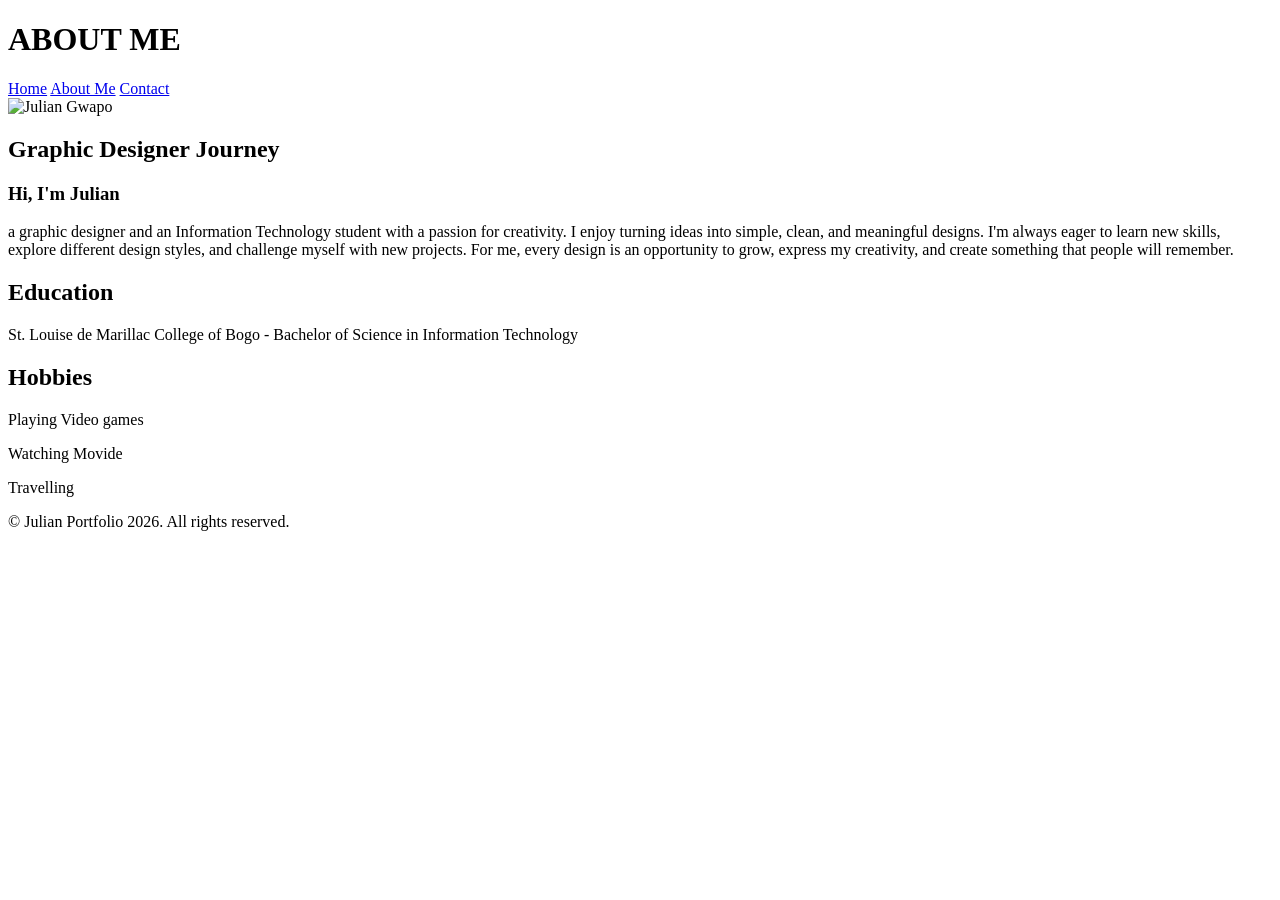
==== about.html @ c6b6d85c "Add files via upload" ====
<!DOCTYPE html>
<html lang="en">
<head>
    <meta charset="UTF-8">
    <meta name="viewport" content="width=device-width, initial-scale=1.0">
    <title>About me</title>
</head>
<body>

<header>
    <h1>ABOUT ME</h1>
        <nav>
            <a href="index.html">Home</a>
            <a href="about.html">About Me</a>
            <a href="contact.html">Contact</a>
        </nav>
</header>

<main>
    <section>
        <img src="images/julian.jpg" alt="Julian Gwapo" width="200">
        <h2>Graphic Designer Journey</h2>
        <article>
            <h3>Hi, I'm Julian</h3>
                <p>a graphic designer and an Information Technology student with a passion for creativity. I enjoy turning ideas into simple, clean, and meaningful designs. I'm always eager to learn new skills, explore different design styles, and challenge myself with new projects. For me, every design is an opportunity to grow, express my creativity, and create something that people will remember.</p>
        </article>
    </section>

    <section>
        <h2>Education</h2>
            <p>St. Louise de Marillac College of Bogo - Bachelor of Science in Information Technology</p>
    </section>

    <section>
        <h2>Hobbies</h2>
            <p>Playing Video games</p>
            <p>Watching Movide</p>
            <p>Travelling</p>
    </section>
</main>


<footer>
    <p>&copy; Julian Portfolio 2026. All rights reserved.</p>
</footer>

</body>
</html>
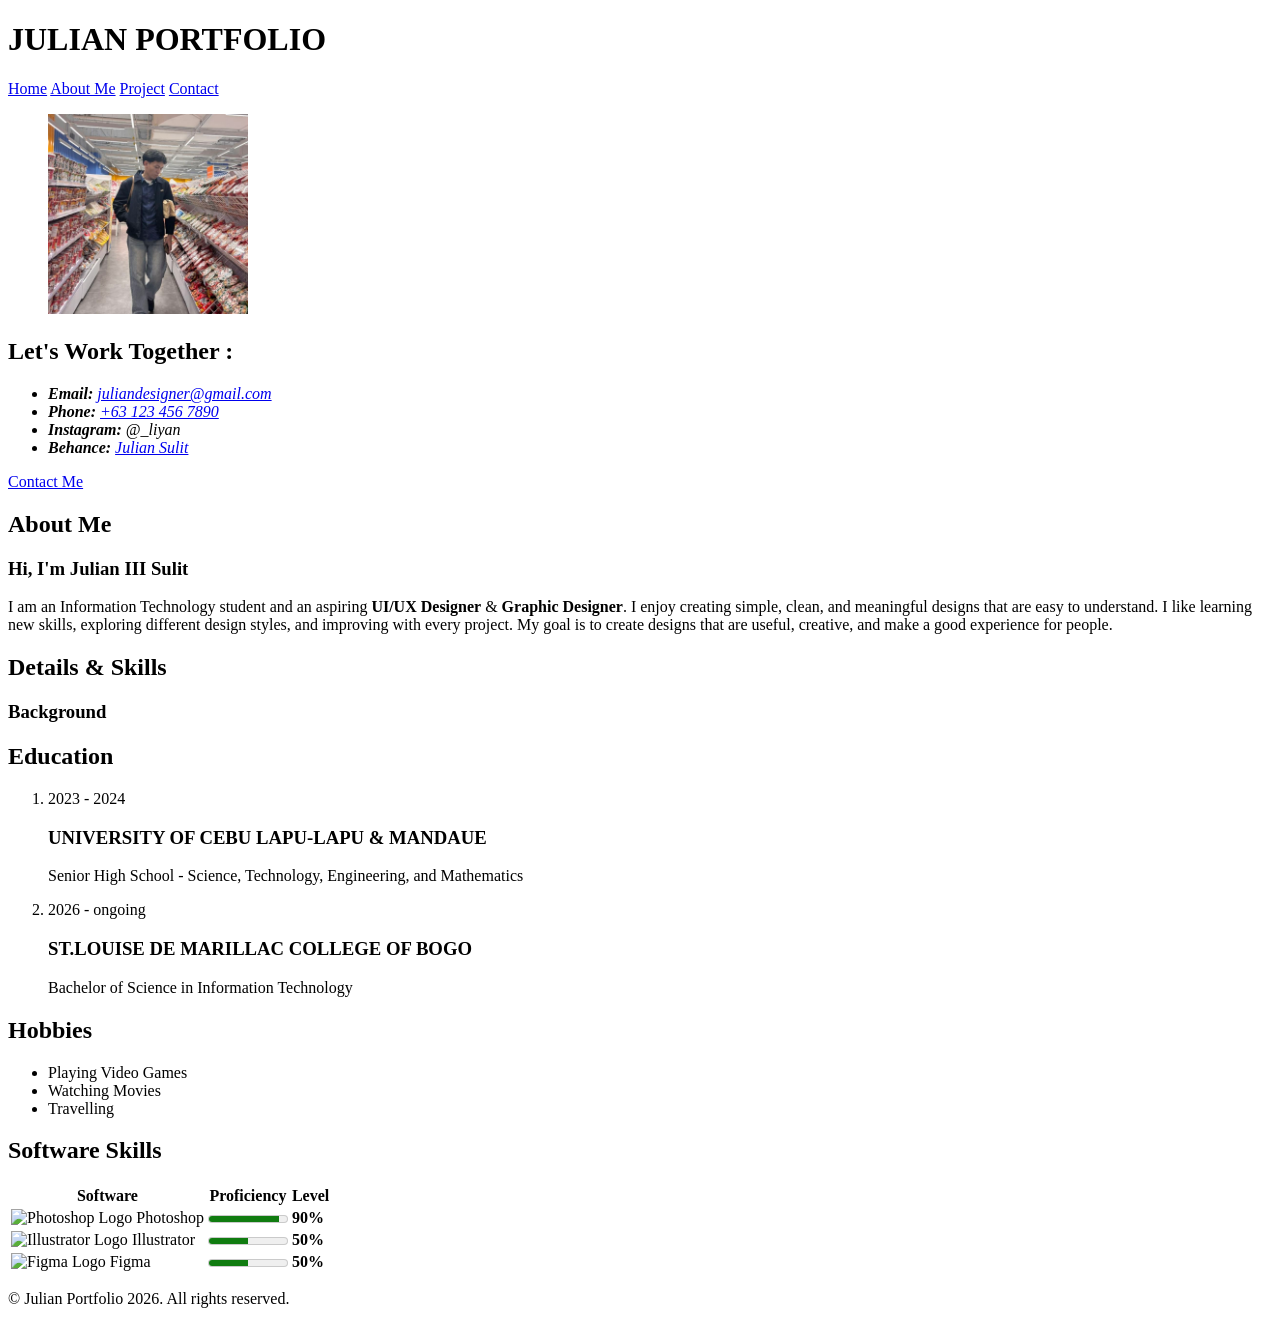
==== commit c517e553: "Update about.html" ====
--- a/about.html
+++ b/about.html
@@ -3,46 +3,138 @@
 <head>
     <meta charset="UTF-8">
     <meta name="viewport" content="width=device-width, initial-scale=1.0">
-    <title>About me</title>
+    <title>About Me - Julian</title>
+    <link rel="stylesheet" href="style.css">
 </head>
 <body>
 
 <header>
-    <h1>ABOUT ME</h1>
-        <nav>
-            <a href="index.html">Home</a>
-            <a href="about.html">About Me</a>
-            <a href="contact.html">Contact</a>
-        </nav>
+    <h1>JULIAN PORTFOLIO</h1>
+    <nav>
+        <a href="index.html">Home</a>
+        <a href="about.html">About Me</a>
+        <a href="project.html">Project</a>
+        <a href="contact.html">Contact</a>
+    </nav>
 </header>
 
 <main>
-    <section>
-        <img src="images/julian.jpg" alt="Julian Gwapo" width="200">
-        <h2>Graphic Designer Journey</h2>
-        <article>
-            <h3>Hi, I'm Julian</h3>
-                <p>a graphic designer and an Information Technology student with a passion for creativity. I enjoy turning ideas into simple, clean, and meaningful designs. I'm always eager to learn new skills, explore different design styles, and challenge myself with new projects. For me, every design is an opportunity to grow, express my creativity, and create something that people will remember.</p>
+    <aside>
+        <figure>
+            <img src="images/julian.jpg" class="profile-img" alt="Julian Gwapo" width="200">
+        </figure>
+
+        <section class="contact-section">
+            <h2>Let's Work Together :</h2>
+            
+            <address>
+                <ul>
+                    <li><strong>Email:</strong> <a href="mailto:julian@example.com">juliandesigner@gmail.com</a></li>
+                    <li><strong>Phone:</strong> <a href="tel:+639000000000">+63 123 456 7890</a></li>
+                    <li><strong>Instagram:</strong> @_liyan</li>
+                    <li><strong>Behance:</strong> <a href="behance.net"> Julian Sulit</a></li>
+                </ul>
+            </address>
+
+            <a href="contact.html" class="contact-btn">Contact Me</a>
+        </section>
+    </aside>
+
+    <!-- Right Content Area -->
+    <section class="main-bio">
+        <h2>About Me</h2>
+
+        <article class="intro">
+            <h3>Hi, I'm Julian III Sulit</h3>
+            <p>I am an Information Technology student and an aspiring <strong>UI/UX Designer</strong> & <strong> Graphic Designer</strong>. I enjoy creating simple, clean, and meaningful designs that are easy to understand. I like learning new skills, exploring different design styles, and improving with every project. My goal is to create designs that are useful, creative, and make a good experience for people.</p>
         </article>
-    </section>
 
-    <section>
-        <h2>Education</h2>
-            <p>St. Louise de Marillac College of Bogo - Bachelor of Science in Information Technology</p>
-    </section>
+        <!-- Main Content Grid Wrapper -->
+        <section class="grid-section">
+            <h2 class="visually-hidden">Details & Skills</h2>
 
-    <section>
-        <h2>Hobbies</h2>
-            <p>Playing Video games</p>
-            <p>Watching Movide</p>
-            <p>Travelling</p>
+            <!-- Left Column: Education Timeline + Hobbies -->
+            <section class="left-stack">
+                <h3 class="visually-hidden">Background</h3>
+
+                <article class="education">
+                    <h2>Education</h2>
+                    <ol class="timeline">
+                        <li class="timeline-item">
+                            <p>2023 - 2024</p>
+                            <h3>UNIVERSITY OF CEBU LAPU-LAPU & MANDAUE</h3>
+                            <p>Senior High School - Science, Technology, Engineering, and Mathematics</p>
+                        </li>
+                        <li class="timeline-item">
+                            <p>2026 - ongoing</p>
+                            <h3>ST.LOUISE DE MARILLAC COLLEGE OF BOGO</h3>
+                            <p>Bachelor of Science in Information Technology</p>
+                        </li>
+                    </ol>
+                </article>
+
+                <article class="hobbies">
+                    <h2>Hobbies</h2>
+                    <ul>
+                        <li>Playing Video Games</li>
+                        <li>Watching Movies</li>
+                        <li>Travelling</li>
+                    </ul>
+                </article>
+            </section>
+
+            <!-- Right Column: Software Skills Table -->
+            <article class="skills">
+                <h2>Software Skills</h2>
+                <table class="skills-table">
+                    <thead>
+                        <tr>
+                            <th scope="col">Software</th>
+                            <th scope="col">Proficiency</th>
+                            <th scope="col">Level</th>
+                        </tr>
+                    </thead>
+                    <tbody>
+                        <tr>
+                            <td>
+                                <img src="images/ps.png" alt="Photoshop Logo" class="skill-icon">
+                                <span>Photoshop</span>
+                            </td>
+                            <td>
+                                <meter value="90" min="0" max="100"></meter>
+                            </td>
+                            <td><strong>90%</strong></td>
+                        </tr>
+                        <tr>
+                            <td>
+                                <img src="images/ai.png" alt="Illustrator Logo" class="skill-icon">
+                                <span>Illustrator</span>
+                            </td>
+                            <td>
+                                <meter value="50" min="0" max="100"></meter>
+                            </td>
+                            <td><strong>50%</strong></td>
+                        </tr>
+                        <tr>
+                            <td>
+                                <img src="images/fig.png" alt="Figma Logo" class="skill-icon">
+                                <span>Figma</span>
+                            </td>
+                            <td>
+                                <meter value="50" min="0" max="100"></meter>
+                            </td>
+                            <td><strong>50%</strong></td>
+                        </tr>
+                    </tbody>
+                </table>
+            </article>
+        </section>
     </section>
 </main>
-
 
 <footer>
     <p>&copy; Julian Portfolio 2026. All rights reserved.</p>
 </footer>
 
 </body>
-</html>+</html>
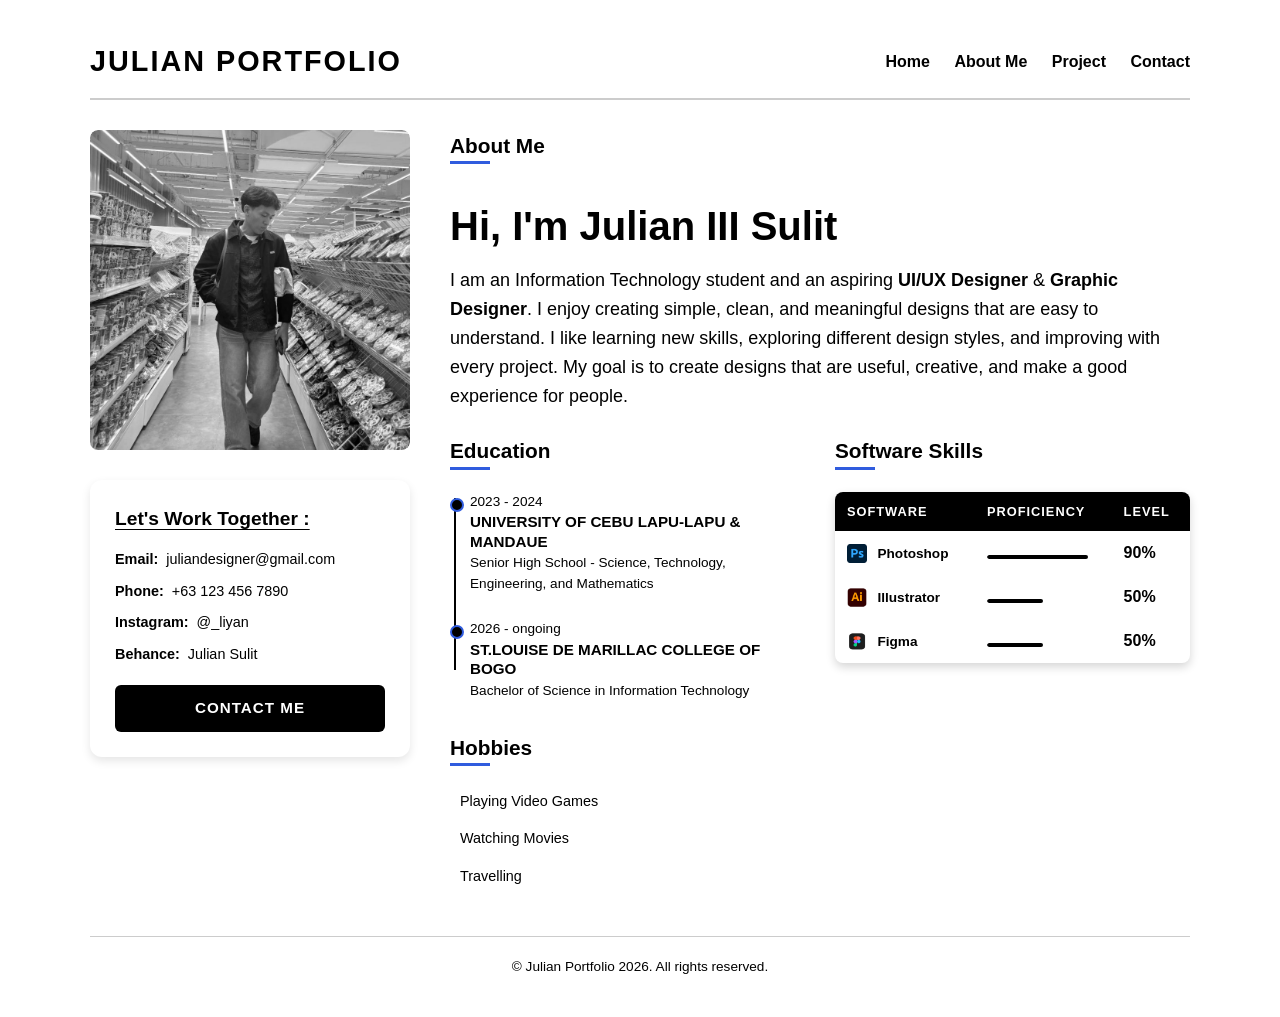
==== commit b72f0ba7: "Add files via upload" ====
--- a/about.html
+++ b/about.html
@@ -137,4 +137,4 @@
 </footer>
 
 </body>
-</html>
+</html>
--- a/style.css
+++ b/style.css
@@ -0,0 +1,975 @@
+/* ==========================================
+   1. RESET & BASE STYLES
+   ========================================== */
+* {
+    margin: 0;
+    padding: 0;
+    box-sizing: border-box;
+    font-family: 'Segoe UI', Tahoma, Geneva, Verdana, sans-serif;
+}
+
+body {
+    background-color: #ffffff;
+    color: #000000;
+    line-height: 1.5;
+    padding: 40px 20px;
+}
+
+.visually-hidden {
+    position: absolute;
+    width: 1px;
+    height: 1px;
+    padding: 0;
+    margin: -1px;
+    overflow: hidden;
+    clip: rect(0, 0, 0, 0);
+    white-space: nowrap;
+    border: 0;
+}
+
+/* ==========================================
+   2. HEADER & NAVIGATION
+   ========================================== */
+header {
+    display: flex;
+    justify-content: space-between;
+    align-items: center;
+    max-width: 1100px;
+    margin: 0 auto 30px auto;
+    border-bottom: 2px solid #ccc;
+    padding-bottom: 15px;
+}
+
+header h1 {
+    font-size: 28.8px;
+    letter-spacing: 2px;
+}
+
+nav a {
+    text-decoration: none;
+    color: #000000;
+    margin-left: 20px;
+    font-weight: 600;
+    position: relative;
+    padding-bottom: 4px;
+    transition: color 0.3s ease;
+}
+
+nav a::after {
+    content: '';
+    position: absolute;
+    bottom: 0;
+    left: 0;
+    width: 0%;
+    height: 2px;
+    background-color: #305cde;
+    transition: width 0.3s ease;
+}
+
+nav a:hover {
+    color: #305cde;
+}
+
+nav a:hover::after {
+    width: 100%;
+}
+
+/* ==========================================
+   3. MAIN TWO-COLUMN LAYOUT
+   ========================================== */
+main {
+    max-width: 1100px;
+    margin: 0 auto;
+    display: grid;
+    grid-template-columns: 320px 1fr;
+    gap: 40px;
+}
+
+/* ==========================================
+   4. LEFT SIDEBAR (ASIDE)
+   ========================================== */
+aside {
+    display: flex;
+    flex-direction: column;
+    gap: 30px;
+}
+
+aside figure {
+    position: relative;
+    width: 100%;
+    overflow: hidden;
+    border-radius: 8px;
+}
+
+.profile-img {
+    width: 100%;
+    height: auto;
+    object-fit: cover;
+    border-radius: 8px;
+    filter: grayscale(100%);
+    display: block;
+    box-shadow: -15px 15px 0px #305cde;
+    transition: filter 0.4s ease, transform 0.4s ease, box-shadow 0.4s ease;
+}
+
+.profile-img:hover {
+    filter: grayscale(0%);
+    transform: translateY(-4px);
+    box-shadow: -20px 20px 0px #305cde;
+}
+
+.contact-section {
+    background-color: #ffffff;
+    padding: 25px;
+    border-radius: 12px;
+    color: #000000;
+    box-shadow: 0 4px 10px rgba(0, 0, 0, 0.1);
+    transition: transform 0.3s ease, box-shadow 0.3s ease;
+}
+
+.contact-section:hover {
+    transform: translateY(-3px);
+    box-shadow: 0 8px 18px rgba(0, 0, 0, 0.15);
+}
+
+.contact-section h2 {
+    font-size: 1.2rem;
+    margin-bottom: 15px;
+    text-decoration: underline;
+    text-underline-offset: 4px;
+}
+
+address {
+    font-style: normal;
+    margin-bottom: 20px;
+}
+
+address ul {
+    list-style: none;
+}
+
+address ul li {
+    font-size: 0.9rem;
+    margin-bottom: 10px;
+    display: flex;
+    align-items: center;
+    gap: 8px;
+    transition: transform 0.2s ease;
+}
+
+address ul li:hover {
+    transform: translateX(4px);
+}
+
+address ul li a {
+    color: #000000;
+    text-decoration: none;
+    transition: opacity 0.2s ease;
+}
+
+address ul li a:hover {
+    opacity: 0.7;
+}
+
+.contact-btn {
+    display: block;
+    width: 100%;
+    padding: 12px;
+    background-color: #000000;
+    color: #ffffff !important;
+    text-align: center;
+    text-decoration: none;
+    border-radius: 6px;
+    font-size: 0.95rem;
+    font-weight: 700;
+    letter-spacing: 1px;
+    text-transform: uppercase;
+    transition: background-color 0.3s ease, transform 0.2s ease, box-shadow 0.2s ease;
+}
+
+.contact-btn:hover {
+    background-color: #305cde;
+    transform: translateY(-2px);
+    box-shadow: 0 4px 10px rgba(0, 0, 0, 0.2);
+}
+
+.contact-btn:active {
+    transform: translateY(0);
+}
+
+/* ==========================================
+   5. RIGHT CONTENT AREA & GRID
+   ========================================== */
+.main-bio {
+    display: flex;
+    flex-direction: column;
+    gap: 25px;
+}
+
+.main-bio > h2 {
+    font-size: 1.3rem;
+    position: relative;
+    display: inline-block;
+    margin-bottom: 10px;
+}
+
+.main-bio > h2::after {
+    content: '';
+    position: absolute;
+    bottom: -3px;
+    left: 0;
+    width: 40px;
+    height: 3px;
+    background-color: #305cde;
+    transition: width 0.3s ease;
+}
+
+section:hover > h2::after,
+article:hover > h2::after {
+    width: 100%;
+}
+
+.intro h3 {
+    font-size: 40px;
+    font-weight: 900;
+    margin-bottom: 10px;
+}
+
+.intro p {
+    color: #000000;
+    font-size: 18px;
+    line-height: 1.6;
+}
+
+.grid-section {
+    display: grid;
+    grid-template-columns: 1fr 1fr;
+    gap: 30px;
+    align-items: start;
+}
+
+.left-stack {
+    display: flex;
+    flex-direction: column;
+    gap: 30px;
+}
+
+/* ==========================================
+   6. TIMELINE EDUCATION STYLES
+   ========================================== */
+.education h2,
+.hobbies h2,
+.skills h2 {
+    font-size: 1.3rem;
+    position: relative;
+    display: inline-block;
+    margin-bottom: 10px;
+}
+
+.education h2::after,
+.hobbies h2::after,
+.skills h2::after {
+    content: '';
+    position: absolute;
+    bottom: -3px;
+    left: 0;
+    width: 40px;
+    height: 3px;
+    background-color: #305cde;
+    transition: width 0.3s ease;
+}
+
+.timeline {
+    list-style: none;
+    position: relative;
+    padding-left: 20px;
+    margin-top: 15px;
+}
+
+.timeline::before {
+    content: '';
+    position: absolute;
+    top: 6px;
+    left: 4px;
+    width: 2px;
+    height: 82%;
+    background-color: #000000;
+}
+
+.timeline-item {
+    position: relative;
+    margin-bottom: 25px;
+}
+
+.timeline-item:last-child {
+    margin-bottom: 0;
+}
+
+.timeline-item::before {
+    content: '';
+    position: absolute;
+    left: -20px;
+    top: 6px;
+    width: 10px;
+    height: 10px;
+    background-color: #000000;
+    border: 2px solid #305cde;
+    border-radius: 50%;
+    z-index: 1;
+}
+
+.timeline-item time {
+    font-size: 0.8rem;
+    color: #305cde;
+    font-weight: bold;
+    display: inline-block;
+    margin-bottom: 2px;
+}
+
+.timeline-item h3 {
+    font-size: 0.95rem;
+    font-weight: 700;
+    color: #000000;
+    line-height: 1.3;
+}
+
+.timeline-item p {
+    font-size: 0.85rem;
+    color: #000000;
+    margin-top: 2px;
+}
+
+/* ==========================================
+   7. SOFTWARE SKILLS TABLE
+   ========================================== */
+.skills-table {
+    width: 100%;
+    border-collapse: collapse;
+    margin-top: 15px;
+    border-radius: 8px;
+    overflow: hidden;
+    box-shadow: 0 4px 10px rgba(0, 0, 0, 0.164);
+}
+
+.skills-table th, 
+.skills-table td {
+    padding: 10px 12px;
+    text-align: left;
+    vertical-align: middle;
+}
+
+.skills-table thead {
+    background-color: #000000;
+    color: #ffffff;
+    font-size: 0.8rem;
+    text-transform: uppercase;
+    letter-spacing: 1px;
+}
+
+.skills-table tbody tr {
+    transition: background-color 0.2s ease;
+}
+
+.skills-table tbody tr:hover {
+    background-color: #305cde1f;
+}
+
+.skill-icon {
+    width: 20px;
+    height: 20px;
+    object-fit: contain;
+    vertical-align: middle;
+    margin-right: 6px;
+}
+
+.skills-table td span {
+    font-weight: 600;
+    font-size: 0.85rem;
+}
+
+meter {
+    width: 100%;
+    height: 8px;
+    border-radius: 10px;
+    background: #ffffff;
+}
+
+meter::-webkit-meter-bar {
+    background: #ffffff;
+    border-radius: 10px;
+    border: none;
+}
+
+meter::-webkit-meter-optimum-value {
+    background: #000000;
+    border-radius: 10px;
+}
+
+meter::-moz-meter-bar {
+    background: #000000;
+    border-radius: 10px;
+}
+
+/* ==========================================
+   8. HOBBIES
+   ========================================== */
+.hobbies ul {
+    list-style: none;
+    margin-top: 10px;
+}
+
+.hobbies li {
+    display: flex;
+    justify-content: space-between;
+    padding: 8px 10px;
+    font-size: 0.9rem;
+    border-radius: 4px;
+    transition: background-color 0.2s ease, padding-left 0.2s ease;
+}
+
+.hobbies li:hover {
+    background-color: #305cde1f;
+    padding-left: 14px;
+}
+
+/* ==========================================
+   9. FOOTER & RESPONSIVENESS
+   ========================================== */
+footer {
+    max-width: 1100px;
+    margin: 40px auto 0 auto;
+    padding-top: 20px;
+    border-top: 1px solid #ccc;
+    text-align: center;
+    font-size: 0.85rem;
+    color: #000000;
+}
+
+/* ==========================================
+   10. HOME PAGE HERO SECTION
+   ========================================== */
+
+.hero {
+    grid-column: 1 / -1;
+    display: grid;
+    grid-template-columns: 1fr 480px;
+    align-items: center;
+    gap: 50px;
+    min-height: 70vh;
+    width: 100%;
+}
+
+.hero-content {
+    display: flex;
+    flex-direction: column;
+    gap: 20px;
+}
+
+.hero-badge {
+    display: inline-block;
+    width: fit-content;
+    padding: 6px 14px;
+    background-color: #305cde1f;
+    color: #305cde;
+    font-size: 0.75rem;
+    font-weight: 700;
+    letter-spacing: 1px;
+    border-radius: 20px;
+}
+
+.hero-heading {
+    font-size: 3.2rem;
+    line-height: 1.2;
+    font-weight: 800;
+}
+
+.hero-heading .accent {
+    color: #305cde;
+}
+
+.hero-desc {
+    max-width: 460px;
+    font-size: 1.1rem;
+    line-height: 1.7;
+    color: #000000;
+}
+
+.btn-primary {
+    display: inline-block;
+    width: fit-content;
+    padding: 12px 22px;
+    background-color: #305cde;
+    color: #ffffff;
+    text-decoration: none;
+    border-radius: 6px;
+    font-weight: 700;
+    transition: background-color .3s ease, transform .2s ease;
+}
+
+.btn-primary:hover {
+    background-color: #1e46b8;
+    transform: translateY(-2px);
+}
+
+.tech-stack {
+    margin-top: 10px;
+}
+
+.tech-label {
+    font-size: 0.75rem;
+    font-weight: 700;
+    text-transform: uppercase;
+    letter-spacing: 1px;
+    margin-bottom: 12px;
+}
+
+.tech-icons {
+    display: flex;
+    align-items: center;
+    gap: 15px;
+    list-style: none;
+    padding: 0;
+    margin: 0;
+}
+
+.tech-icons li {
+    width: 42px;
+    height: 42px;
+    display: flex;
+    justify-content: center;
+    align-items: center;
+    background: #ffffff;
+    border-radius: 8px;
+    box-shadow: 0 4px 10px rgba(0,0,0,.1);
+    transition: transform .3s ease;
+}
+
+.tech-icons li:hover {
+    transform: translateY(-3px);
+}
+
+.tech-icons img {
+    width: 22px;
+    height: 22px;
+    object-fit: contain;
+}
+
+.hero-visual {
+    display: flex;
+    justify-content: flex-end;
+    align-items: center;
+    margin: 0;
+}
+
+.hero-img {
+    width: 480px;
+    max-width: 100%;
+    height: auto;
+    display: block;
+    object-fit: cover;
+    border-radius: 8px;
+    filter: grayscale(100%);
+    box-shadow: -15px 15px 0 #305cde;
+    transition: filter .4s ease, transform .4s ease, box-shadow .4s ease;
+}
+
+.hero-img:hover {
+    filter: grayscale(0%);
+    transform: translateY(-4px);
+    box-shadow: -20px 20px 0 #305cde;
+}
+
+.float-card {
+    position: absolute;
+    bottom: -20px;
+    right: -20px;
+    width: 220px;
+    background: #000;
+    color: #fff;
+    border-radius: 10px;
+    padding: 14px 16px;
+    box-shadow: 0 8px 20px rgba(0,0,0,.25);
+}
+
+.float-card-title {
+    font-size: .7rem;
+    color: #305cde;
+    font-weight: 700;
+    margin-bottom: 8px;
+}
+
+.float-card-code {
+    font-family: "Courier New", monospace;
+    font-size: .7rem;
+    line-height: 1.5;
+    white-space: pre-wrap;
+}
+
+/* ==========================================
+   PROJECTS SECTION
+   ========================================== */
+
+.projects {
+    max-width: 1100px;
+    margin: 0 auto;
+}
+
+.projects-header {
+    font-size: 10px;
+    text-align: center;
+}
+
+.projects-header h2 {
+    text-align: center;
+    width: 100%;
+    margin: 0 auto 30px;
+    font-size: 32px;
+    font-weight: 800;
+}
+
+.projects-header span {
+    color: #305cde;
+}
+
+/* Project content */
+
+.projects section {
+    text-align: center;
+}
+
+.projects section h2 {
+    font-size: 28px;
+}
+
+.projects section h2 {
+    font-size: 22px;
+    margin: 30px 0 15px;
+    color: #000;
+}
+
+
+/* Images */
+
+.projects img {
+    width: 200px;
+    height: auto;
+    margin: 10px;
+    border-radius: 12px;
+    box-shadow: 0 8px 20px rgba(0,0,0,0.15);
+    transition: transform 0.3s ease, 
+                box-shadow 0.3s ease;
+}
+
+
+/* Image Hover */
+
+.projects img:hover {
+    transform: translateY(-8px) scale(1.03);
+    box-shadow: 0 15px 30px rgba(0,0,0,0.25);
+}
+
+
+/* Video */
+
+.projects video {
+    width: 320px;
+    height: auto;
+    margin-top: 15px;
+    border-radius: 12px;
+    box-shadow: 0 8px 20px rgba(0,0,0,0.15);
+    transition: transform 0.3s ease,
+                box-shadow 0.3s ease;
+}
+
+
+/* Video Hover */
+
+.projects video:hover {
+    transform: translateY(-8px) scale(1.03);
+    box-shadow: 0 15px 30px rgba(0,0,0,0.25);
+}
+
+/* PROJECT PAGE FIX */
+
+.projects {
+    grid-column: 1 / -1;
+    width: 100%;
+}
+
+.projects section {
+    width: 100%;
+    text-align: center;
+}
+
+.projects img {
+    display: inline-block;
+}
+
+/* ==========================================
+   CONTACT PAGE
+   ========================================== */
+
+.contact-page {
+    max-width: 900px;
+    margin: 0 auto;
+    display: grid;
+    grid-template-columns: 1fr 1fr;
+    gap: 40px;
+    padding: 50px 0;
+}
+
+
+/* Contact Sections */
+
+.contact-form-section,
+.contact-info-section {
+    background: #ffffff;
+    padding: 35px;
+    border-radius: 15px;
+    box-shadow: 0 8px 20px rgba(0,0,0,0.12);
+}
+
+
+.contact-page h2 {
+    font-size: 28px;
+    margin-bottom: 25px;
+    position: relative;
+}
+
+
+.contact-page h2::after {
+    content: "";
+    display: block;
+    width: 45px;
+    height: 3px;
+    background: #305cde;
+    margin-top: 8px;
+}
+
+
+/* Form */
+
+.contact-form {
+    display: flex;
+    flex-direction: column;
+}
+
+
+.contact-form label {
+    font-weight: 700;
+    margin-bottom: 6px;
+}
+
+
+.contact-form input {
+    width: 100%;
+    padding: 12px;
+    border: 1px solid #ccc;
+    border-radius: 8px;
+    font-size: 1rem;
+    outline: none;
+    transition: border .3s ease;
+}
+
+
+.contact-form input:focus {
+    border-color: #305cde;
+}
+
+
+.contact-form input[type="text"] {
+    min-height: 45px;
+}
+
+
+/* Message box */
+
+#message {
+    height: 120px;
+}
+
+
+/* Button */
+
+.contact-form button {
+    margin-top: 20px;
+    padding: 12px;
+    background: #000000;
+    color: #ffffff;
+    border: none;
+    border-radius: 8px;
+    font-weight: 700;
+    cursor: pointer;
+    transition: .3s ease;
+}
+
+
+.contact-form button:hover {
+    background: #305cde;
+    transform: translateY(-3px);
+}
+
+
+/* Contact Information */
+
+.contact-info-section p {
+    margin-bottom: 15px;
+    font-size: 1rem;
+}
+/* ==========================================
+   CONTACT PAGE - SMALL CENTER DESIGN
+   ========================================== */
+
+.contact-page {
+    max-width: 550px;
+    margin: 0 auto;
+    padding: 60px 0;
+    display: flex;
+    flex-direction: column;
+    gap: 25px;
+}
+
+
+/* Form Card */
+
+.contact-form-section,
+.contact-info-section {
+    background: #ffffff;
+    padding: 30px;
+    border-radius: 18px;
+    box-shadow: 0 10px 25px rgba(0,0,0,0.1);
+    transition: .3s ease;
+}
+
+
+.contact-form-section:hover,
+.contact-info-section:hover {
+    transform: translateY(-5px);
+    box-shadow: 0 15px 35px rgba(0,0,0,0.15);
+}
+
+
+/* Heading */
+
+.contact-page h2 {
+    font-size: 26px;
+    font-weight: 800;
+    margin-bottom: 20px;
+}
+
+
+.contact-page h2::after {
+    content: "";
+    display: block;
+    width: 45px;
+    height: 3px;
+    background: #305cde;
+    margin-top: 8px;
+    border-radius: 10px;
+}
+
+
+/* Form */
+
+.contact-form {
+    display: flex;
+    flex-direction: column;
+}
+
+
+.contact-form label {
+    font-size: .85rem;
+    font-weight: 700;
+    margin-bottom: 6px;
+}
+
+
+.contact-form input {
+    width: 100%;
+    padding: 11px 14px;
+    border-radius: 10px;
+    border: 1px solid #ddd;
+    background: #fafafa;
+    margin-bottom: 15px;
+    font-size: .9rem;
+}
+
+
+.contact-form input:focus {
+    outline: none;
+    border-color: #305cde;
+    box-shadow: 0 0 0 3px rgba(48,92,222,.15);
+}
+
+
+/* Message */
+
+#message {
+    height: 100px;
+}
+
+
+/* Button */
+
+.contact-form button {
+    padding: 11px;
+    border: none;
+    border-radius: 10px;
+    background: #000;
+    color: white;
+    font-weight: 700;
+    cursor: pointer;
+    transition: .3s ease;
+}
+
+
+.contact-form button:hover {
+    background: #305cde;
+    transform: translateY(-3px);
+}
+
+
+/* Contact Information BELOW */
+
+.contact-info-section {
+    text-align: center;
+}
+
+
+.contact-info-section p {
+    background: #f5f7ff;
+    padding: 12px;
+    border-radius: 10px;
+    margin: 10px 0;
+    font-weight: 600;
+    border-left: 4px solid #305cde;
+    transition: .3s ease;
+}
+
+
+.contact-info-section p:hover {
+    background: #305cde;
+    color: white;
+}
+
+/* Responsive */
+
+@media(max-width:768px){
+
+    .projects img {
+        width: 45%;
+    }
+
+    .projects video {
+        width: 90%;
+    }
+
+}
+
+@media(max-width:500px){
+
+    .projects img {
+        width: 90%;
+    }
+
+}
